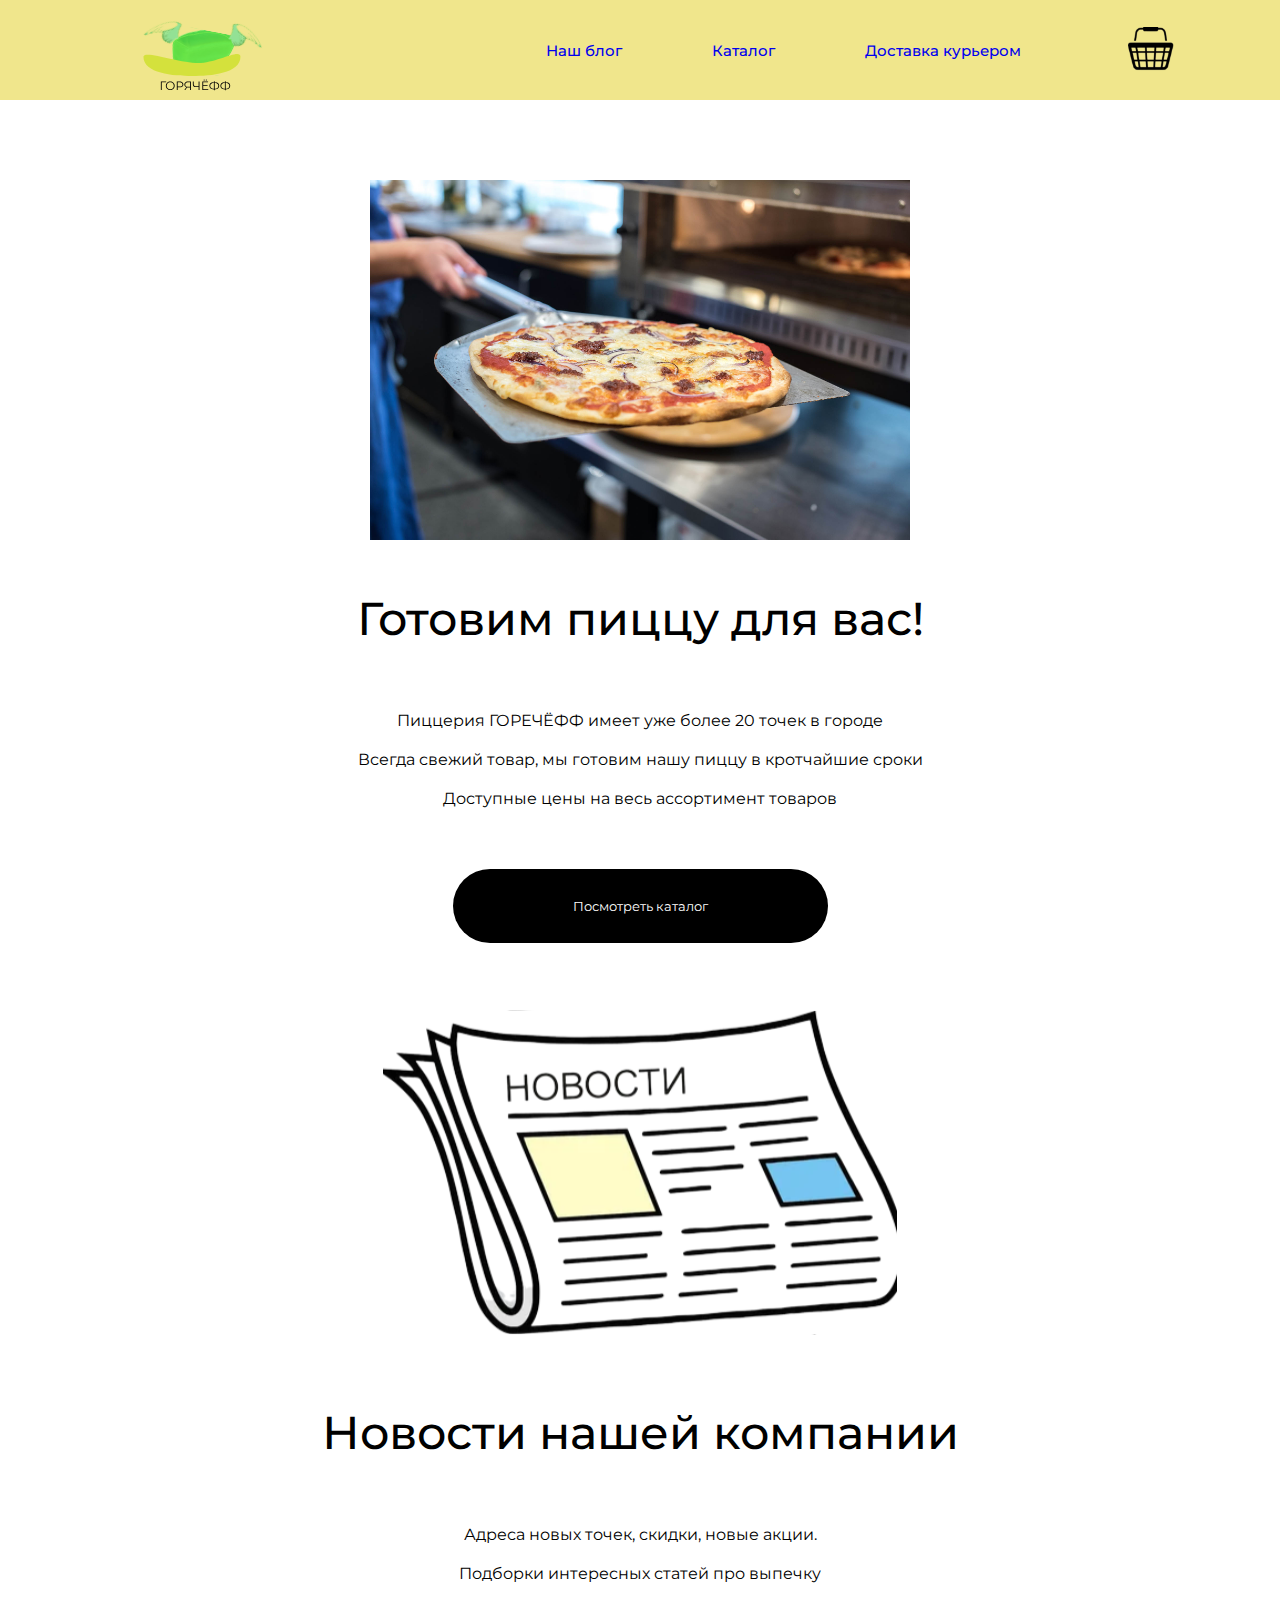
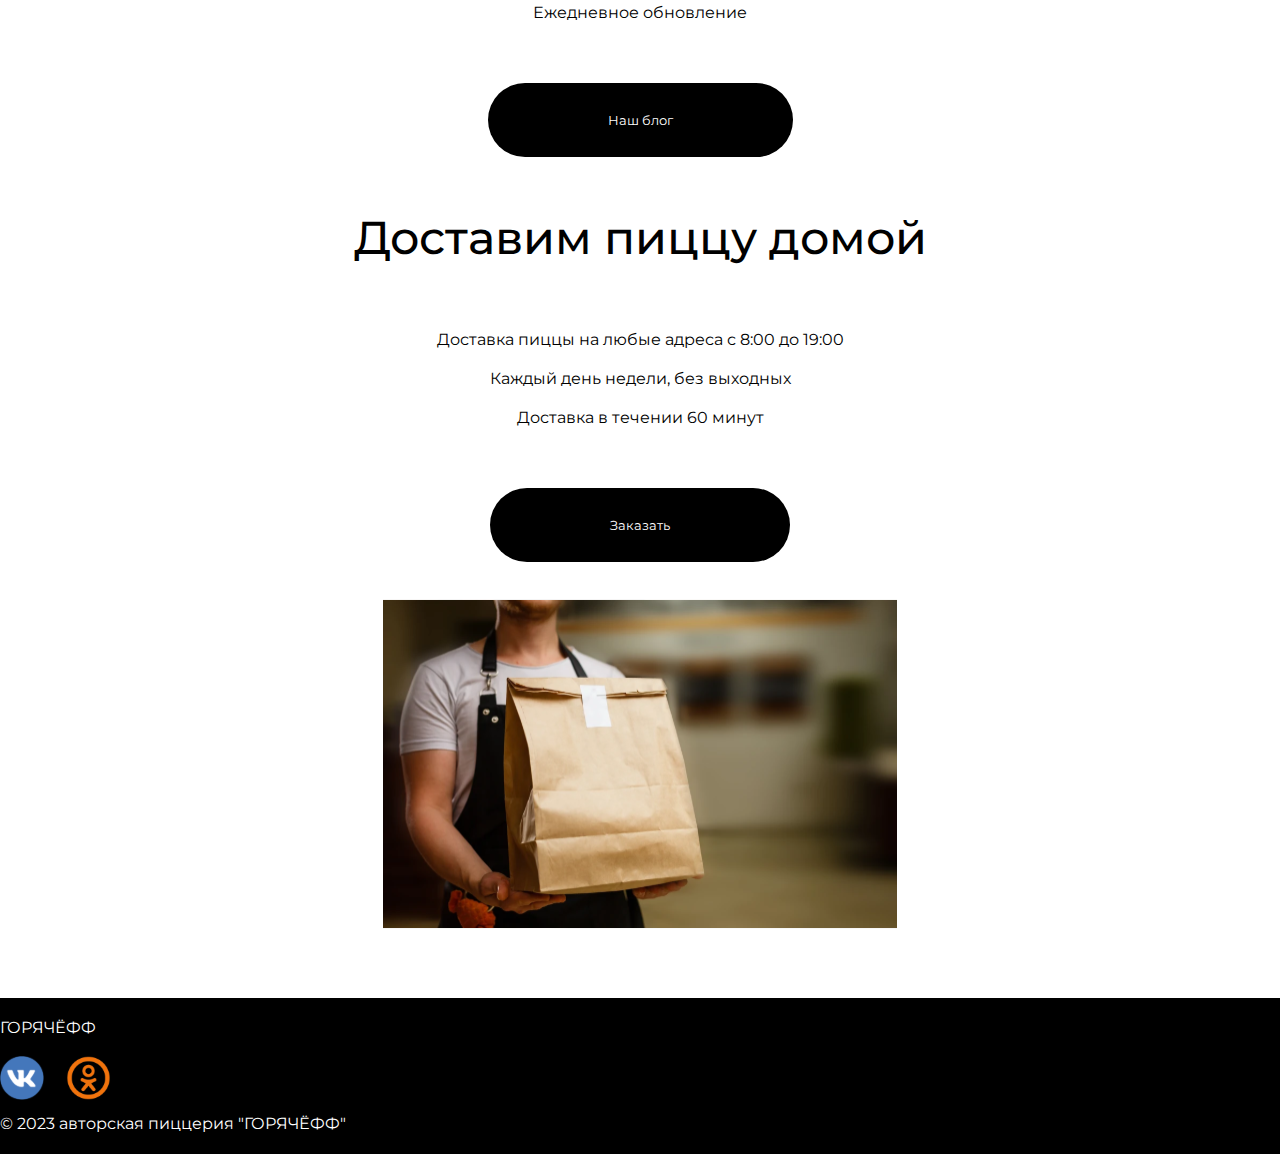
==== index.html @ 49b3e624 "test commit" ====
<!DOCTYPE html>

<head>
    <meta charset="UTF-8">
    <meta name="viewport" content="width=device-width, initial-scale=1.0">
    <link rel="stylesheet" href="/header.css">
    <link rel="stylesheet" href="/style.css">
    <title>Main</title>
</head>

<body>
    <header class="header">
        <div class="header__container container">
            <div class="header__logo">
                <a href="/index.html">
                    <img src="/img/логотип.svg" alt="">
                </a>
            </div>
            <ul class="header__list">
                <li class="elem"><a href="/news/news.html" class="font500">Наш блог</a></li>
                <li class="elem"><a href="/catalog/catalog_main.php" class="font500">Каталог</a></li>
                <li class="elem"><a href="/delivery/delivery.php" class="font500">Доставка курьером</a></li>
            </ul>
            <div class="header__bucket">
                <img src="./img/bucket.png" alt="">
            </div>
            <div class="header__burger">
                <span></span>
                <span></span>
                <span></span>
            </div>
        </div>
    </header>
    <main class="main">
        <div class="main__container container">
            <div class="main__bucket hidden">
                <p class="bucket__title">Корзина</p>
                <div class="bucket__item bucket__item1">
                    <p class="add"></p>
                    <script>
                        let get = localStorage.getItem("post")
                        document.querySelector(".add").innerHTML += get
                    </script>
                </div>
            </div>
            <section class="first main__content padding-left">
                <div class="block__text">
                    <div class="text__title font500">Готовим пиццу для вас!</div>
                    <div class="text__info">
                        <p class="text">Пиццерия ГОРЕЧЁФФ имеет уже более 20 точек в городе</p>
                        <p class="text">Всегда свежий товар, мы готовим нашу пиццу в кротчайшие сроки</p>
                        <p class="text">Доступные цены на весь ассортимент товаров</p>
                    </div>
                    <button class="text__button"><a href="./catalog/catalog.html" class="text-button">Посмотреть
                            каталог</a></button>
                </div>
                <div class="block__img img-fix"><img src="/img/pic1.png" alt="" class="img img-fix"></div>
            </section>
            <section class="second main__content padding-left">
                <div class="block__img"><img src="./img/list_1-2.svg" alt="" class="img"></div>
                <div class="block__text">
                    <div class="text__title font500">Новости нашей компании</div>
                    <div class="text__info">
                        <p class="text">Адреса новых точек, скидки, новые акции.</p>
                        <p class="text">Подборки интересных статей про выпечку</p>
                        <p class="text">Ежедневное обновление</p>
                    </div>
                    <button class="text__button"><a href="./news/news.html" class="text-button">Наш блог</a></button>
                </div>
            </section>
            <section class="fourth main__content padding-left">
                <div class="block__text">
                    <div class="text__title font500">Доставим пиццу домой</div>
                    <div class="text__info">
                        <p class="text">Доставка пиццы на любые адреса с 8:00 до 19:00</p>
                        <p class="text">Каждый день недели, без выходных</p>
                        <p class="text">Доставка в течении 60 минут</p>
                    </div>
                    <button class="text__button"><a href="./delivery/delivery.html"
                            class="text-button">Заказать</a></button>
                </div>
                <div class="block__img"><img src="./img/list_1-4.svg" alt="" class="img"></div>
            </section>
        </div>
    </main>
    <footer class="footer">
        <div class="footer__container container padding-left">
            <p class="footer__title white">ГОРЯЧЁФФ</p>
            <div class="footer__logo">
                <a href="https://vk.com/club225188291"><img src="/img/logo2.svg" alt=""></a>
                <a href="https://ok.ru/group/70000005612038"><img src="/img/logo3.svg" alt=""></a>
            </div>
            <p class="footer__avt white">© 2023 авторская пиццерия "ГОРЯЧЁФФ"</p>
        </div>
    </footer>
</body>
<script src="./script.js"></script>

</html>
---- header.css ----
@import url('https://fonts.googleapis.com/css2?family=Montserrat:ital,wght@0,100..900;1,100..900&display=swap');

:root {
    --font-style: Montserrat;
}

li {
    list-style-type: none;
}

button {
    outline: none;
    background: none;
    border: none;
}

a {
    text-decoration: none;
}

* {
    margin: 0;
    padding: 0;
    font-family: var(--font-style);
}

.padding-left {
    padding-left: 100px;
}

.header__container {
    background: #F0E68C;
    max-width: 1920px;
    margin: 0 auto;
    display: flex;
    align-items: center;
    justify-content: space-between;
}

.header__list {
    display: flex;
    gap: 143px;
}

.header__logo {
    margin-left: 124.5px;
    margin-right: 125px;
}

.footer__container {
    background: black;
}

.white {
    color: white;
}

.back {
    color: black;
}

.elem {
    color: rgb(0, 0, 0);
    font-size: 15px;
}

a.text:active {
    color: white;
}

.footer__title {
    padding: 20px 0 19px 0;
}

.footer__contact {
    padding: 0 0 10px 0;
}

.footer__logo {
    padding: 0 0 10px 0;
    display: flex;
    gap: 22px;
}

.footer__avt {
    padding-bottom: 21px;
}
.font500{
    font-weight: 500;
}
.main__bucket{
    display: flex;
    flex-direction: column;
    align-items: center;
    position: absolute;
    z-index: 9;
    left: 70%;
    background-color:#F0E68C;
    padding: 20px 10vw;
    gap: 20px;
}

@media (min-width:1201px) and (max-width:1350px){
    .header__list{
        gap: 90px;
    }
}
@media (max-width:1200px) {
    .header__burger {
        margin-top: 20px;
        width: 40px;
        height: 30px;
        background: none;
        border: none;
        display: flex;
        flex-direction: column;
        justify-content: space-between;
        cursor: pointer;
        padding-bottom: 10px;
    }

    .header__burger span {
        height: 4px;
        width: 100%;
        background: #393939;
        border-radius: 5px;
    }

    .header__container {
        display: flex;
        justify-content: space-around;
    }

    .header__logo {
        margin-left: 0;
        margin-right: 0;
    }

    .footer__container {
        display: flex;
        flex-direction: column;
        align-items: center;
    }

    .header__list {
        gap: 19px;
    }

    .padding__left {
        padding-left: 0;
    }
    .elem {
        padding: 40.8px 15px;
    }
}

@media (max-width:500px) {
    .header__list {
        padding: 20px 0 30px 0;
        flex-direction: column;
    }
    .padding__left {
        padding-left: 0;
    }   
    .footer__container {
        display: flex;
        flex-direction: column;
        align-items: center;
    }
    .footer__avt{
        text-align: center;
    }
    .padding-left{
        padding-left: 0;
    }
    .elem{
        padding: 10px 0px ;
    }
}


.hidden {
    display: none;
}

.active span:nth-child(1) {
    transform: rotate(45deg);
}

.active span:nth-child(2) {
    transform: rotate(140deg);

}

.active span:nth-child(3) {
    display: none;
}
---- style.css ----
@import url('https://fonts.googleapis.com/css2?family=Montserrat:ital,wght@0,100..900;1,100..900&display=swap');

li {
    list-style-type: none;
}

button {
    outline: none;
    background: none;
    border: none;
}

a {
    text-decoration: none;
}

* {
    margin: 0;
    padding: 0;
}

.padding-left {
    padding-left: 150px;
}

.container {
    max-width: 1920px;
    margin: 0 auto; 
}

.main__content {
    display: flex;
    gap: 100px;
    padding-top: 80px;
}
.img-fix{
    height: 360px;
}
.text__title {
    font-size: 46px;
    padding-bottom: 54px;
}

.text {
    padding-top: 10px;
    padding-bottom: 10px;
}

.text__button {
    margin-top: 80px;
    align-self: center;
}

.text-button {
    padding: 29px 120px 29px 120px;
    cursor: pointer;
    color: white;
    background-color: black;
    border-radius: 40px;
}

.fourth {
    margin-bottom: 30px;
}
.font500{
    font-weight: 500;
}
@media (max-width:1423px) and (min-width:768px) {
    .img .img-fix {
        width: 315px;
    }

    .first,
    .third {
        flex-direction: column-reverse;
        align-items: center;
    }

    .second,
    .fourth {
        flex-direction: column;
        align-items: center;
    }

    .padding-left {
        padding-left: 0;
    }

    .block__text {
        text-align: center;
    }

    .fourth {
        margin-bottom: 50px;
    }

    .main__content {
        gap: 50px;
    }
    .padding-left{
        padding-left:0 ;
    }
}

@media (max-width:767px) {
    .padding-left{
        padding-left:0 ;
    }
    .img {
        width: 300px;
    }

    .text__title {
        font-size: 36px;
    }

    .text {
        font-size: 15px;
    }

    .main__content {
        gap: 25px;
    }

    .first,
    .third {
        flex-direction: column-reverse;
        align-items: center;
    }

    .second,
    .fourth {
        flex-direction: column;
        align-items: center;
    }

    .padding-left {
        padding-left: 0px;
    }

    .block__text {
        text-align: center;
    }

    .text-button {
        padding: 19px 60px 19px 60px;
        cursor: pointer;
        color: white;
        background-color: black;
        border-radius: 40px;
    }
}
.hidden{
    display: none;
}
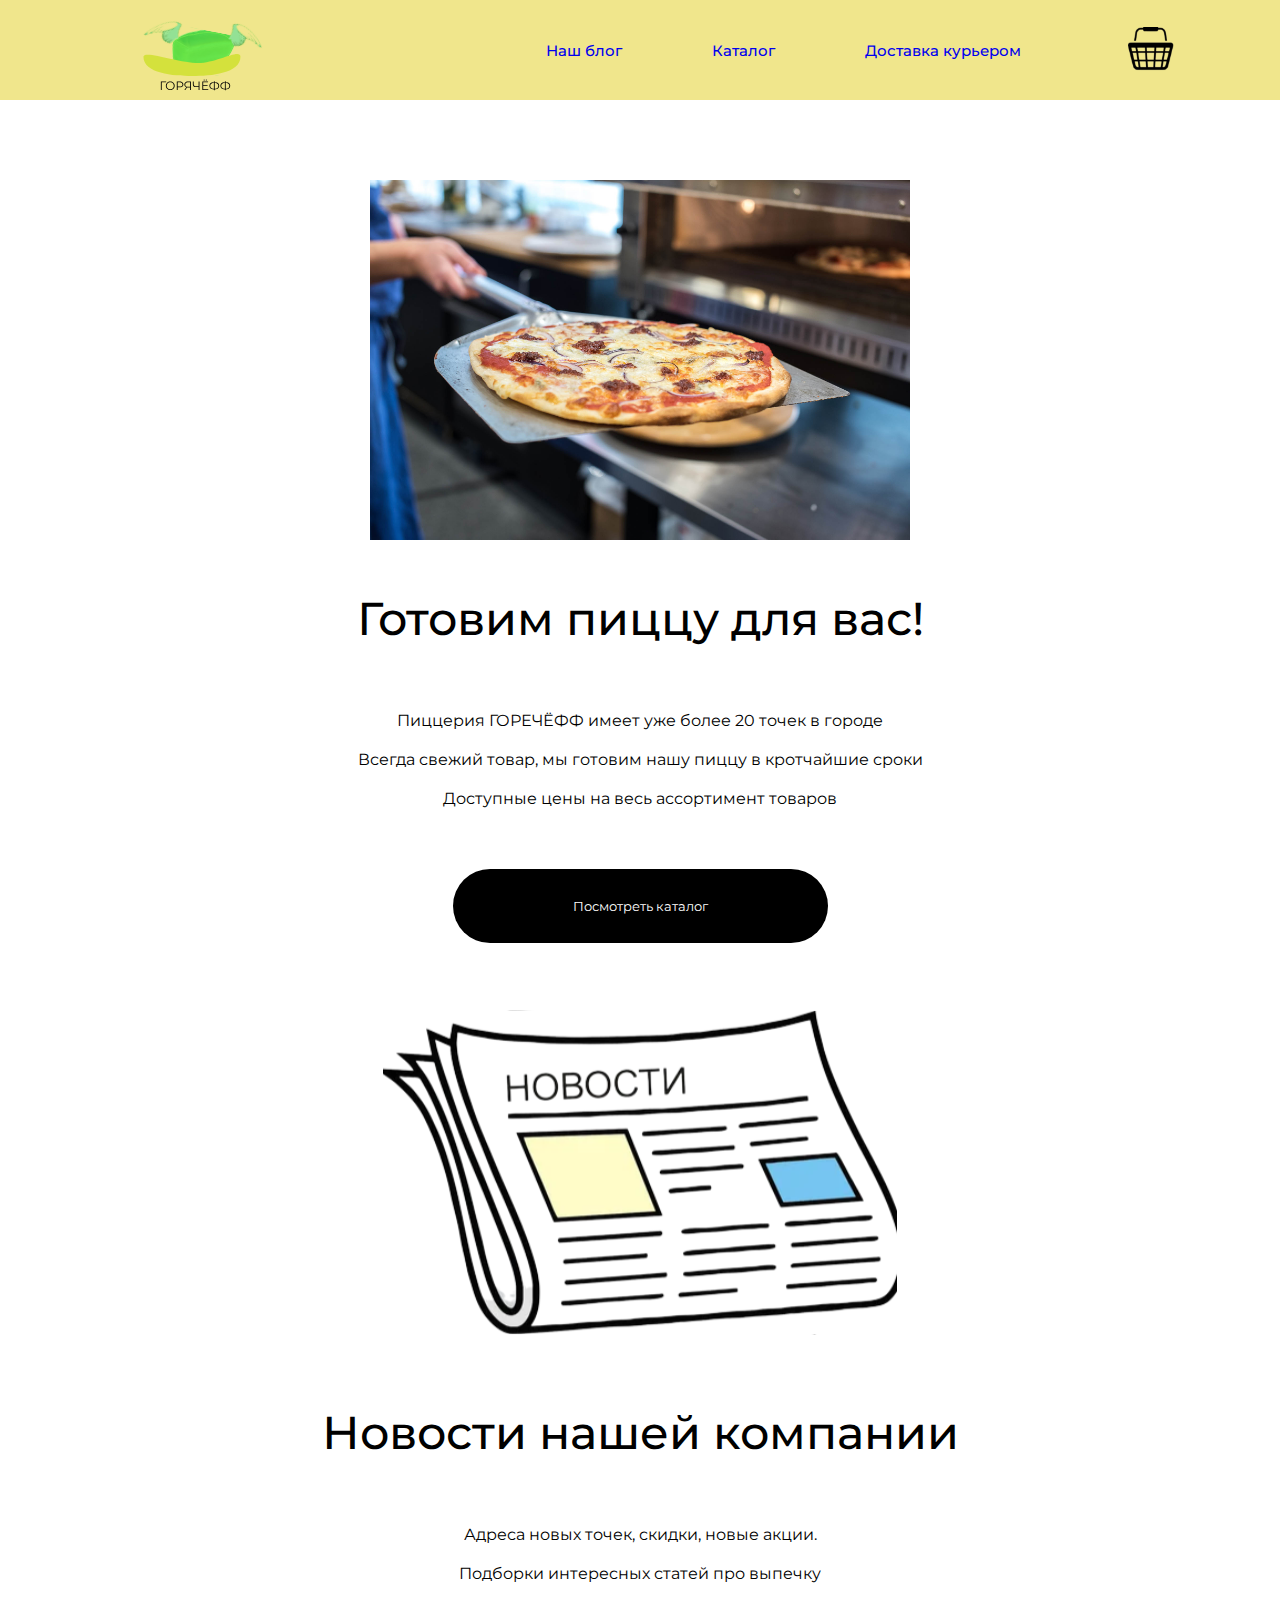
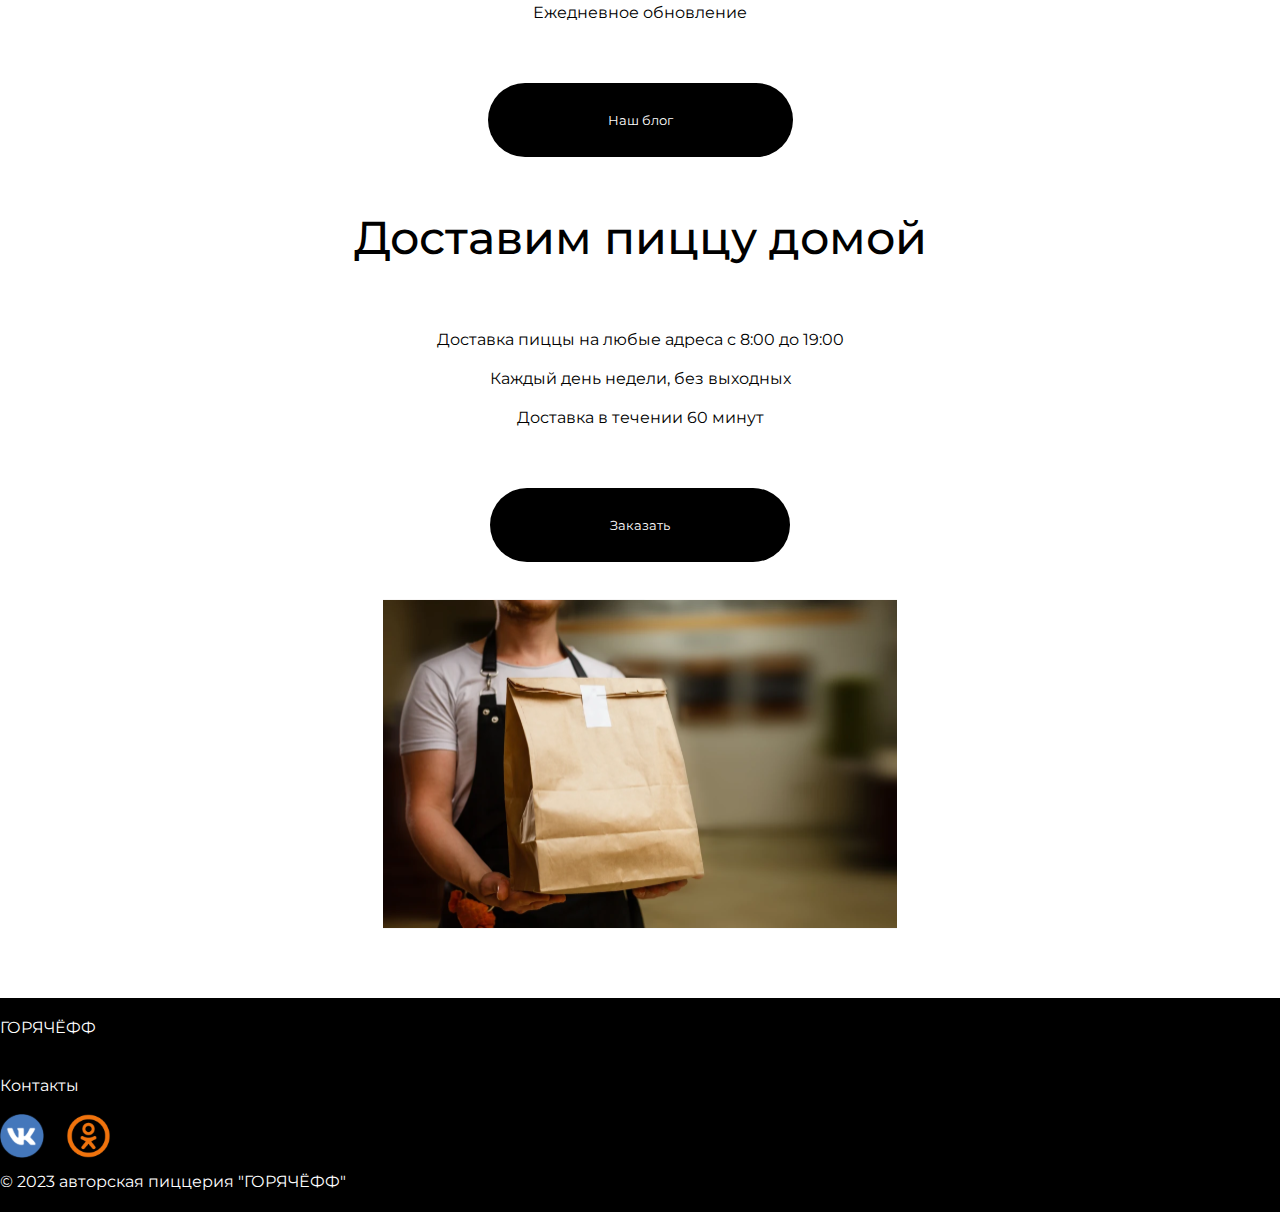
==== commit f0cf9e61: "finally cusach" ====
--- a/index.html
+++ b/index.html
@@ -5,6 +5,7 @@
     <meta name="viewport" content="width=device-width, initial-scale=1.0">
     <link rel="stylesheet" href="/header.css">
     <link rel="stylesheet" href="/style.css">
+    <link rel="stylesheet" href="/error/error.css">
     <title>Main</title>
 </head>
 
@@ -17,7 +18,7 @@
                 </a>
             </div>
             <ul class="header__list">
-                <li class="elem"><a href="/news/news.html" class="font500">Наш блог</a></li>
+                <li class="elem"><a href="/news/news.php" class="font500">Наш блог</a></li>
                 <li class="elem"><a href="/catalog/catalog_main.php" class="font500">Каталог</a></li>
                 <li class="elem"><a href="/delivery/delivery.php" class="font500">Доставка курьером</a></li>
             </ul>
@@ -51,7 +52,7 @@
                         <p class="text">Всегда свежий товар, мы готовим нашу пиццу в кротчайшие сроки</p>
                         <p class="text">Доступные цены на весь ассортимент товаров</p>
                     </div>
-                    <button class="text__button"><a href="./catalog/catalog.html" class="text-button">Посмотреть
+                    <button class="text__button"><a href="./catalog/catalog_main.php" class="text-button">Посмотреть
                             каталог</a></button>
                 </div>
                 <div class="block__img img-fix"><img src="/img/pic1.png" alt="" class="img img-fix"></div>
@@ -76,7 +77,7 @@
                         <p class="text">Каждый день недели, без выходных</p>
                         <p class="text">Доставка в течении 60 минут</p>
                     </div>
-                    <button class="text__button"><a href="./delivery/delivery.html"
+                    <button class="text__button"><a href="./delivery/delivery.php"
                             class="text-button">Заказать</a></button>
                 </div>
                 <div class="block__img"><img src="./img/list_1-4.svg" alt="" class="img"></div>
@@ -86,6 +87,9 @@
     <footer class="footer">
         <div class="footer__container container padding-left">
             <p class="footer__title white">ГОРЯЧЁФФ</p>
+            <a href="/contact/contact.html">
+                <p class="footer__title white">Контакты</p>
+            </a>
             <div class="footer__logo">
                 <a href="https://vk.com/club225188291"><img src="/img/logo2.svg" alt=""></a>
                 <a href="https://ok.ru/group/70000005612038"><img src="/img/logo3.svg" alt=""></a>
--- a/error/error.css
+++ b/error/error.css
@@ -0,0 +1,53 @@
+@import url('https://fonts.googleapis.com/css2?family=Montserrat:ital,wght@0,100..900;1,100..900&display=swap');
+
+:root {
+    --font-style: Montserrat;
+}
+
+li {
+    list-style-type: none;
+}
+
+button {
+    outline: none;
+    background: none;
+    border: none;
+}
+
+a {
+    text-decoration: none;
+}
+
+* {
+    margin: 0;
+    padding: 0;
+    font-family: var(--font-style);
+}
+html,body{
+    height: 100%;
+}
+.main{
+    flex: 1 0 auto;
+}
+.footer{
+    flex: 0 0 auto;
+}
+.padding__left {
+    padding-left: 100px;
+}
+.main__info{
+    display: flex;
+    flex-direction: column;
+    align-items: center;
+    justify-content: center;
+    margin: 25vh 0;
+    gap: 30px;
+}
+.info__button{
+    padding: 20px 40px;
+    background: #D9D9D9;
+    cursor: pointer;
+}
+.font700{
+    font-weight: 700;
+}